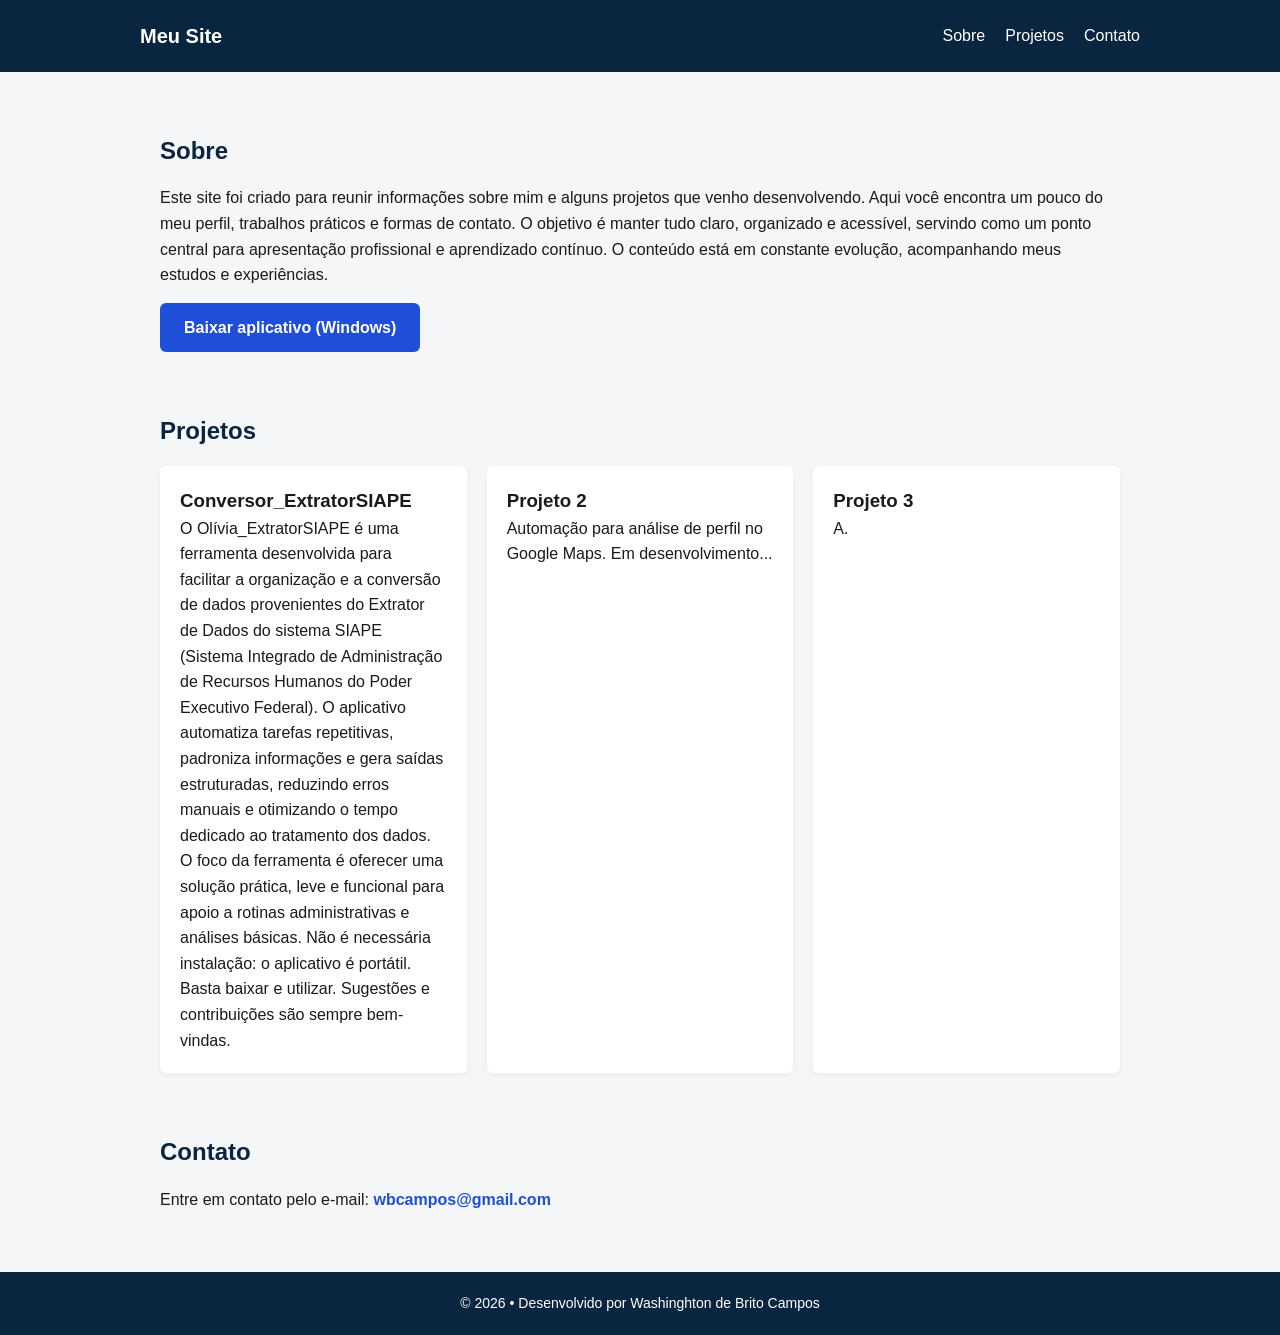
==== index.html @ a9e707aa "Update index.html" ====
<!DOCTYPE html>
<html lang="pt-BR">
<head>
    <meta charset="UTF-8">
    <meta name="viewport" content="width=device-width, initial-scale=1.0">
    <title>Site de Projetos Pessoais</title>

    <style>
        :root {
            --azul-escuro: #0a2540;
            --azul-medio: #1f4fd8;
            --cinza-claro: #f4f6f8;
            --texto: #1a1a1a;
        }

        * {
            margin: 0;
            padding: 0;
            box-sizing: border-box;
        }

        body {
            font-family: Arial, Helvetica, sans-serif;
            color: var(--texto);
            background-color: var(--cinza-claro);
            line-height: 1.6;
        }

        header {
            background-color: var(--azul-escuro);
            padding: 20px;
        }

        nav {
            max-width: 1000px;
            margin: auto;
            display: flex;
            justify-content: space-between;
            align-items: center;
        }

        nav h1 {
            color: #fff;
            font-size: 20px;
        }

        nav ul {
            list-style: none;
            display: flex;
            gap: 20px;
        }

        nav ul li a {
            color: #fff;
            text-decoration: none;
            font-weight: 500;
        }

        nav ul li a:hover {
            text-decoration: underline;
        }

        section {
            max-width: 1000px;
            margin: 60px auto;
            padding: 0 20px;
        }

        section h2 {
            color: var(--azul-escuro);
            margin-bottom: 15px;
        }

        .projetos {
            display: grid;
            grid-template-columns: repeat(auto-fit, minmax(250px, 1fr));
            gap: 20px;
        }

        .card {
            background: #fff;
            padding: 20px;
            border-radius: 6px;
            box-shadow: 0 2px 8px rgba(0,0,0,0.05);
        }

        footer {
            background-color: var(--azul-escuro);
            color: #fff;
            text-align: center;
            padding: 20px;
            margin-top: 60px;
            font-size: 14px;
        }

        a.email {
            color: var(--azul-medio);
            font-weight: bold;
            text-decoration: none;
        }

        a.email:hover {
            text-decoration: underline;
        }
    </style>
</head>

<body>

<header>
    <nav>
        <h1>Meu Site</h1>
        <ul>
            <li><a href="#sobre">Sobre</a></li>
            <li><a href="#projetos">Projetos</a></li>
            <li><a href="#contato">Contato</a></li>
        </ul>
    </nav>
</header>

<section id="sobre">
    <h2>Sobre</h2>
    <p>
        Este site foi criado para reunir informações sobre mim e alguns projetos que venho desenvolvendo.
        Aqui você encontra um pouco do meu perfil, trabalhos práticos e formas de contato. O objetivo é manter tudo claro, organizado e acessível, servindo como um ponto central para apresentação profissional e aprendizado contínuo.
        O conteúdo está em constante evolução, acompanhando meus estudos e experiências.
    </p>
    <a href="https://github.com/wbcampos92/Olivia_Extrator/releases/download/v1.0.0/Olivia-ExtratorSIAPE.exe"
   download
   style="
       display: inline-block;
       background-color: #1f4fd8;
       color: #fff;
       padding: 12px 24px;
       border-radius: 6px;
       text-decoration: none;
       font-weight: bold;
       margin-top: 15px;
   ">
   Baixar aplicativo (Windows)
</a>

</section>

<section id="projetos">
    <h2>Projetos</h2>

    <div class="projetos">
        <div class="card">
            <h3>Conversor_ExtratorSIAPE</h3>
            <p>O Olívia_ExtratorSIAPE é uma ferramenta desenvolvida para facilitar a organização e a conversão de dados provenientes do Extrator de Dados do sistema SIAPE (Sistema Integrado de Administração de Recursos Humanos do Poder Executivo Federal).
                O aplicativo automatiza tarefas repetitivas, padroniza informações e gera saídas estruturadas, reduzindo erros manuais e otimizando o tempo dedicado ao tratamento dos dados.
                O foco da ferramenta é oferecer uma solução prática, leve e funcional para apoio a rotinas administrativas e análises básicas.
                Não é necessária instalação: o aplicativo é portátil. Basta baixar e utilizar.
                Sugestões e contribuições são sempre bem-vindas.</p>
        </div>

        <div class="card">
            <h3>Projeto 2</h3>
            <p>Automação para análise de perfil no Google Maps.
                Em desenvolvimento...</p>
        </div>

        <div class="card">
            <h3>Projeto 3</h3>
            <p>A.</p>
        </div>
    </div>
</section>

<section id="contato">
    <h2>Contato</h2>
    <p>
        Entre em contato pelo e-mail:
        <a class="email" href="mailto:wbcampos@gmail.com">wbcampos@gmail.com</a>
    </p>
</section>

<footer>
    © 2026 • Desenvolvido por Washinghton de Brito Campos
</footer>

</body>
</html>
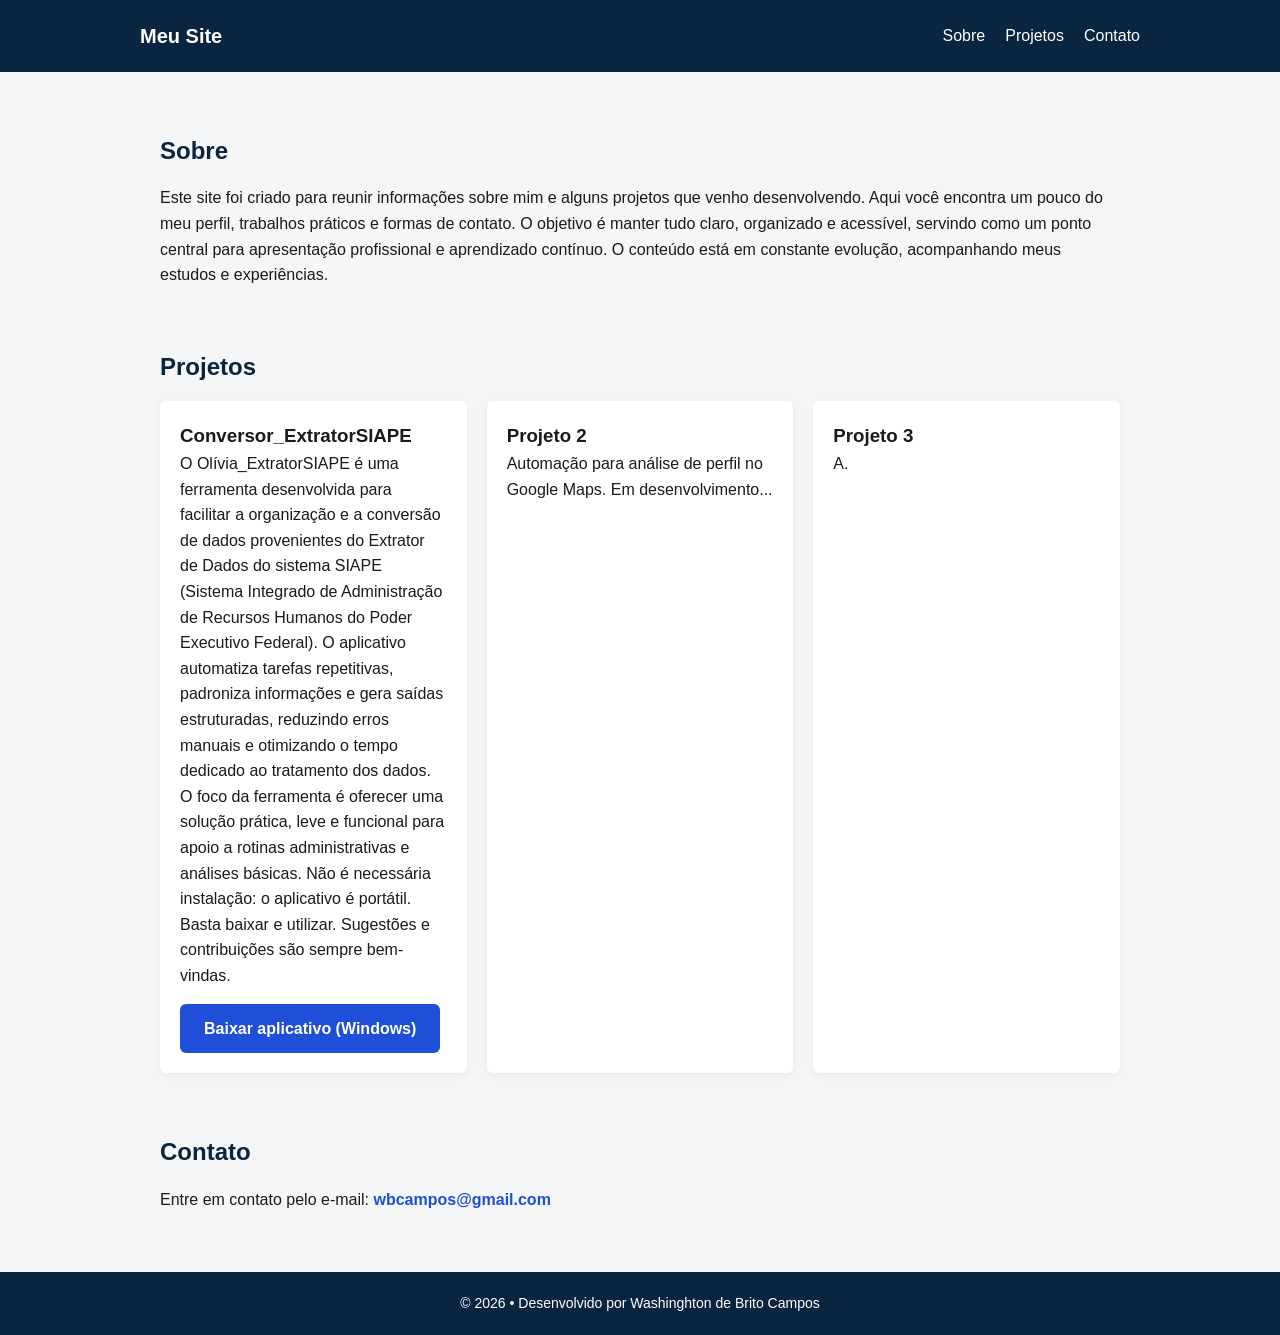
==== commit ea11ec46: "Update index.html" ====
--- a/index.html
+++ b/index.html
@@ -125,20 +125,7 @@
         Aqui você encontra um pouco do meu perfil, trabalhos práticos e formas de contato. O objetivo é manter tudo claro, organizado e acessível, servindo como um ponto central para apresentação profissional e aprendizado contínuo.
         O conteúdo está em constante evolução, acompanhando meus estudos e experiências.
     </p>
-    <a href="https://github.com/wbcampos92/Olivia_Extrator/releases/download/v1.0.0/Olivia-ExtratorSIAPE.exe"
-   download
-   style="
-       display: inline-block;
-       background-color: #1f4fd8;
-       color: #fff;
-       padding: 12px 24px;
-       border-radius: 6px;
-       text-decoration: none;
-       font-weight: bold;
-       margin-top: 15px;
-   ">
-   Baixar aplicativo (Windows)
-</a>
+  
 
 </section>
 
@@ -153,6 +140,22 @@
                 O foco da ferramenta é oferecer uma solução prática, leve e funcional para apoio a rotinas administrativas e análises básicas.
                 Não é necessária instalação: o aplicativo é portátil. Basta baixar e utilizar.
                 Sugestões e contribuições são sempre bem-vindas.</p>
+
+  <a href="https://github.com/wbcampos92/Olivia_Extrator/releases/download/v1.0.0/Olivia-ExtratorSIAPE.exe"
+   download
+   style="
+       display: inline-block;
+       background-color: #1f4fd8;
+       color: #fff;
+       padding: 12px 24px;
+       border-radius: 6px;
+       text-decoration: none;
+       font-weight: bold;
+       margin-top: 15px;
+   ">
+   Baixar aplicativo (Windows)
+</a>
+            
         </div>
 
         <div class="card">
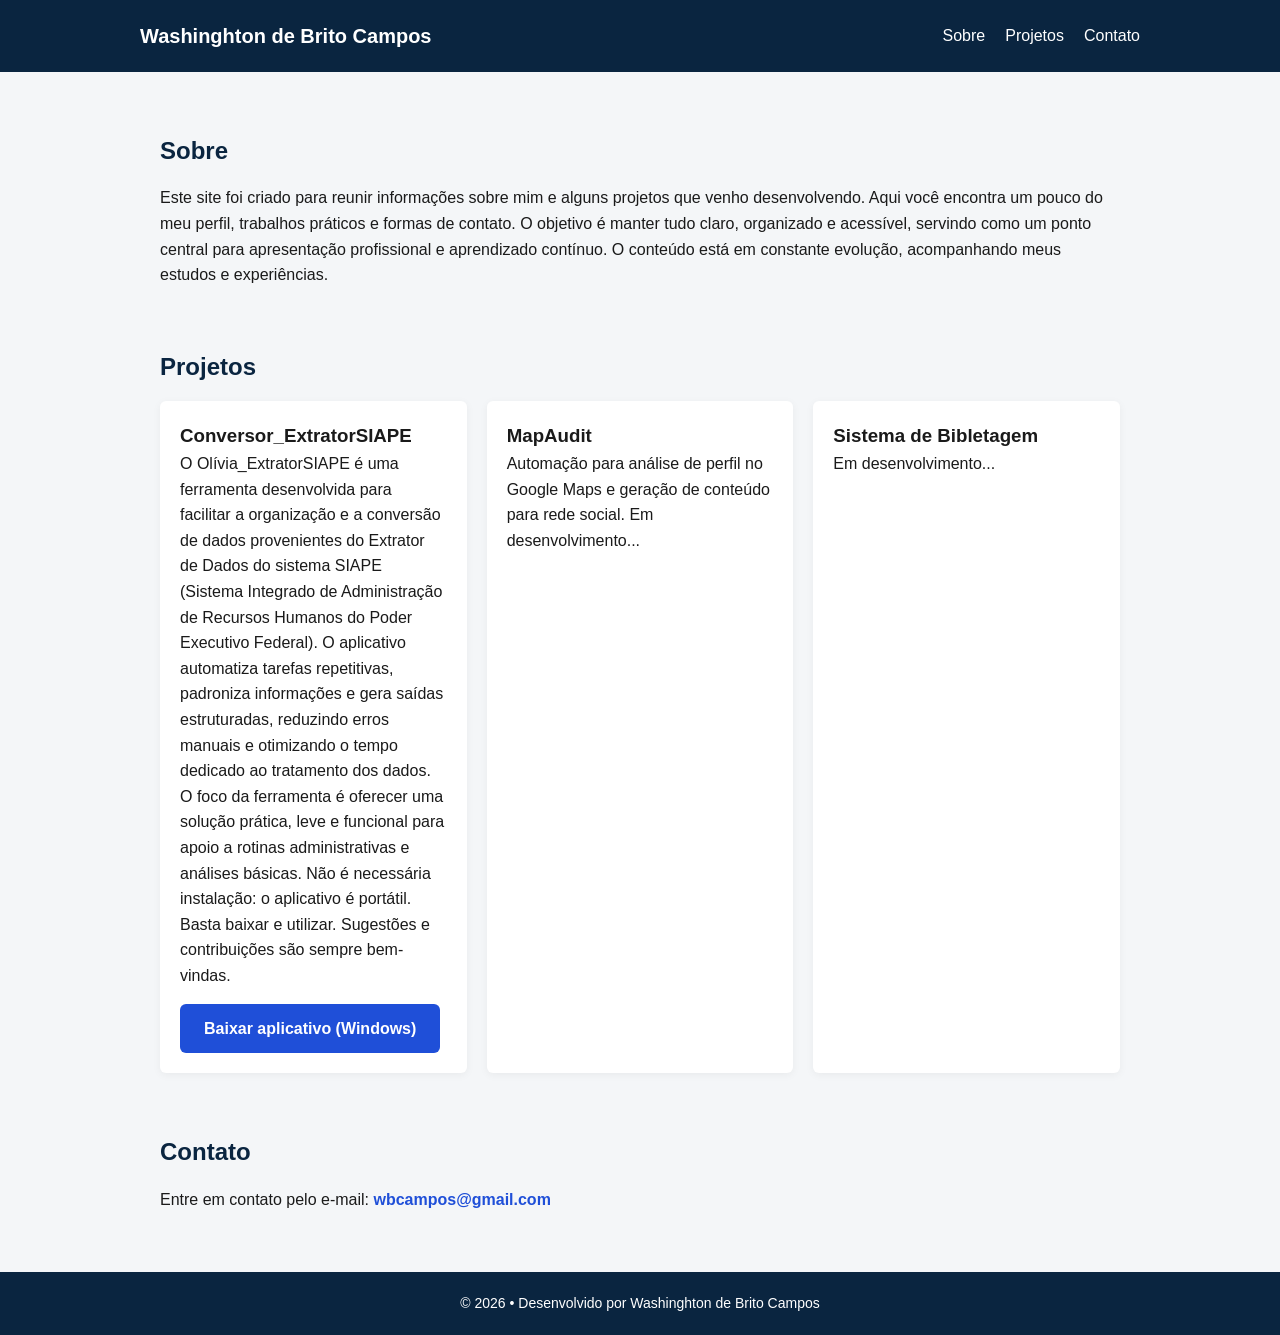
==== commit ff62fd11: "Update index.html" ====
--- a/index.html
+++ b/index.html
@@ -109,7 +109,7 @@
 
 <header>
     <nav>
-        <h1>Meu Site</h1>
+        <h1>Washinghton de Brito Campos</h1>
         <ul>
             <li><a href="#sobre">Sobre</a></li>
             <li><a href="#projetos">Projetos</a></li>
@@ -159,14 +159,14 @@
         </div>
 
         <div class="card">
-            <h3>Projeto 2</h3>
-            <p>Automação para análise de perfil no Google Maps.
+            <h3>MapAudit</h3>
+            <p>Automação para análise de perfil no Google Maps e geração de conteúdo para rede social.
                 Em desenvolvimento...</p>
         </div>
 
         <div class="card">
-            <h3>Projeto 3</h3>
-            <p>A.</p>
+            <h3>Sistema de Bibletagem</h3>
+            <p>Em desenvolvimento...</p>
         </div>
     </div>
 </section>
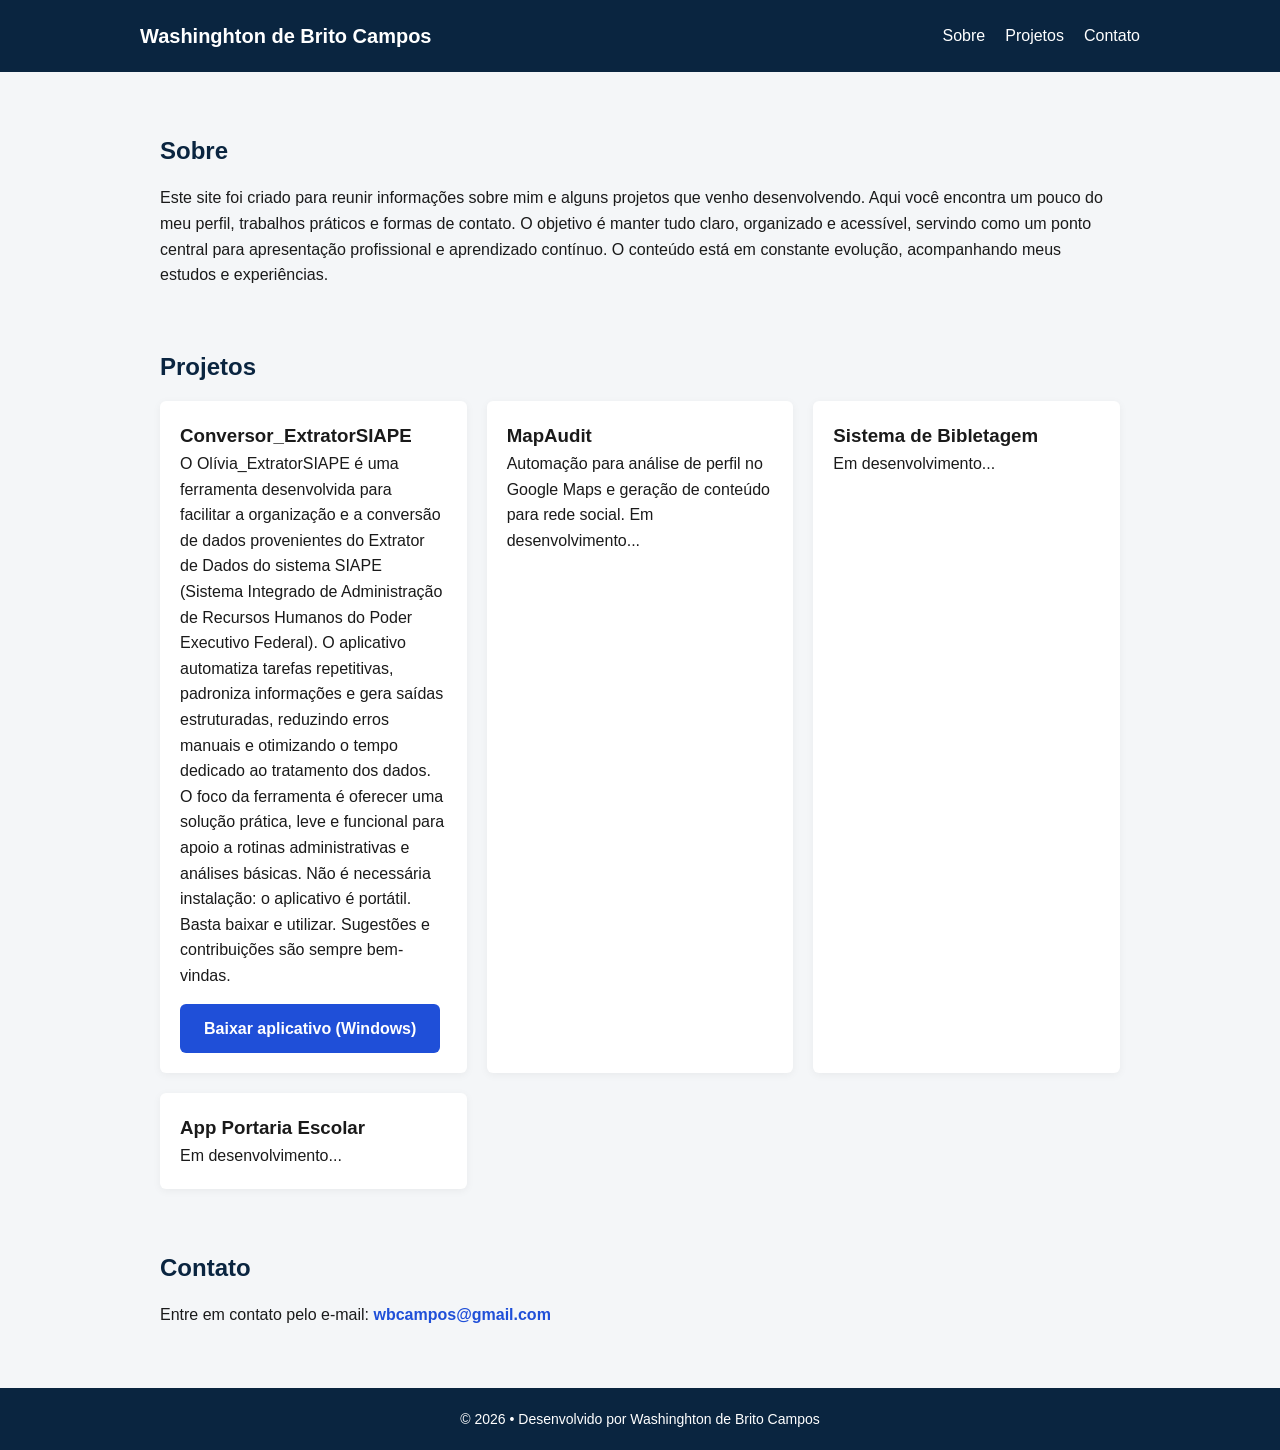
==== commit a97085af: "Update index.html" ====
--- a/index.html
+++ b/index.html
@@ -141,20 +141,20 @@
                 Não é necessária instalação: o aplicativo é portátil. Basta baixar e utilizar.
                 Sugestões e contribuições são sempre bem-vindas.</p>
 
-  <a href="https://github.com/wbcampos92/Olivia_Extrator/releases/download/v1.0.0/Olivia-ExtratorSIAPE.exe"
-   download
-   style="
-       display: inline-block;
-       background-color: #1f4fd8;
-       color: #fff;
-       padding: 12px 24px;
-       border-radius: 6px;
-       text-decoration: none;
-       font-weight: bold;
-       margin-top: 15px;
-   ">
-   Baixar aplicativo (Windows)
-</a>
+                  <a href="https://github.com/wbcampos92/Olivia_Extrator/releases/download/v1.0.0/Olivia-ExtratorSIAPE.exe"
+                   download
+                   style="
+                       display: inline-block;
+                       background-color: #1f4fd8;
+                       color: #fff;
+                       padding: 12px 24px;
+                       border-radius: 6px;
+                       text-decoration: none;
+                       font-weight: bold;
+                       margin-top: 15px;
+                   ">
+                   Baixar aplicativo (Windows)
+                </a>
             
         </div>
 
@@ -168,6 +168,13 @@
             <h3>Sistema de Bibletagem</h3>
             <p>Em desenvolvimento...</p>
         </div>
+
+        <div class="card">
+            <h3>App Portaria Escolar</h3>
+            <p>Em desenvolvimento...</p>
+        </div>
+
+        
     </div>
 </section>
 
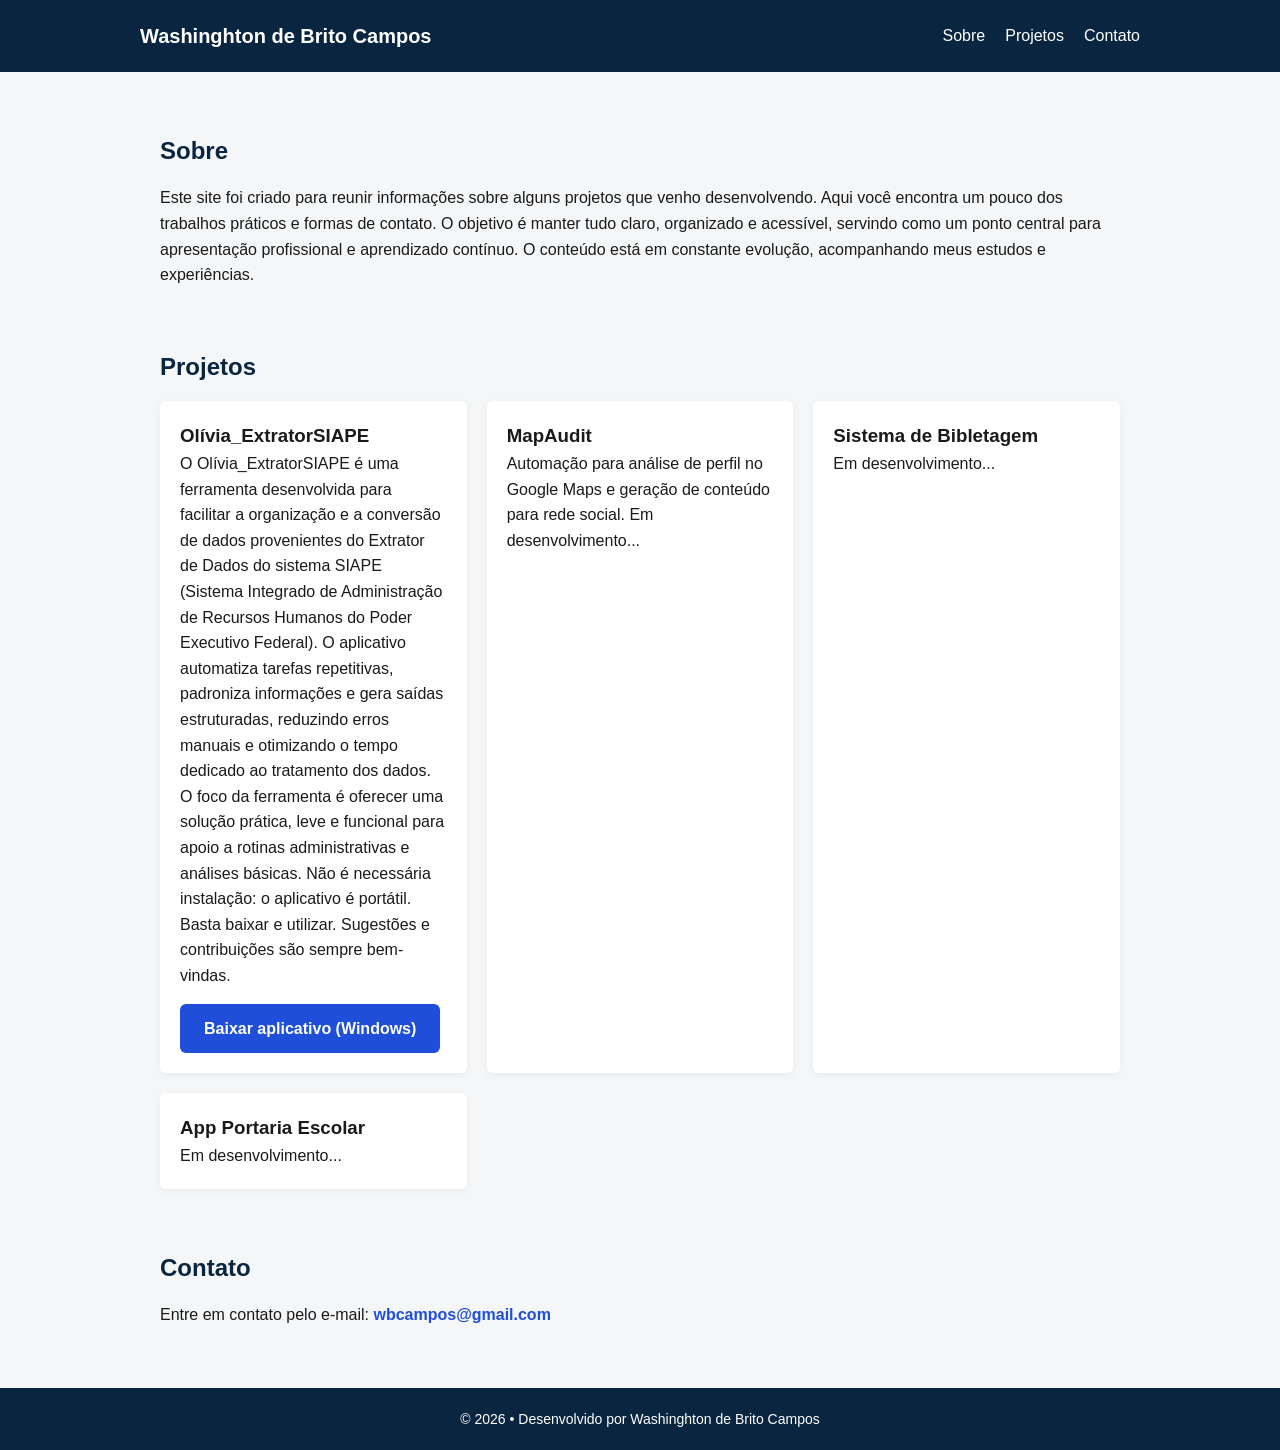
==== commit bac9d9f7: "Update index.html" ====
--- a/index.html
+++ b/index.html
@@ -121,8 +121,8 @@
 <section id="sobre">
     <h2>Sobre</h2>
     <p>
-        Este site foi criado para reunir informações sobre mim e alguns projetos que venho desenvolvendo.
-        Aqui você encontra um pouco do meu perfil, trabalhos práticos e formas de contato. O objetivo é manter tudo claro, organizado e acessível, servindo como um ponto central para apresentação profissional e aprendizado contínuo.
+        Este site foi criado para reunir informações sobre alguns projetos que venho desenvolvendo.
+        Aqui você encontra um pouco dos trabalhos práticos e formas de contato. O objetivo é manter tudo claro, organizado e acessível, servindo como um ponto central para apresentação profissional e aprendizado contínuo.
         O conteúdo está em constante evolução, acompanhando meus estudos e experiências.
     </p>
   
@@ -134,7 +134,7 @@
 
     <div class="projetos">
         <div class="card">
-            <h3>Conversor_ExtratorSIAPE</h3>
+            <h3>Olívia_ExtratorSIAPE</h3>
             <p>O Olívia_ExtratorSIAPE é uma ferramenta desenvolvida para facilitar a organização e a conversão de dados provenientes do Extrator de Dados do sistema SIAPE (Sistema Integrado de Administração de Recursos Humanos do Poder Executivo Federal).
                 O aplicativo automatiza tarefas repetitivas, padroniza informações e gera saídas estruturadas, reduzindo erros manuais e otimizando o tempo dedicado ao tratamento dos dados.
                 O foco da ferramenta é oferecer uma solução prática, leve e funcional para apoio a rotinas administrativas e análises básicas.
@@ -157,18 +157,19 @@
                 </a>
             
         </div>
-
         <div class="card">
             <h3>MapAudit</h3>
             <p>Automação para análise de perfil no Google Maps e geração de conteúdo para rede social.
                 Em desenvolvimento...</p>
         </div>
 
+        
         <div class="card">
             <h3>Sistema de Bibletagem</h3>
             <p>Em desenvolvimento...</p>
         </div>
 
+        
         <div class="card">
             <h3>App Portaria Escolar</h3>
             <p>Em desenvolvimento...</p>
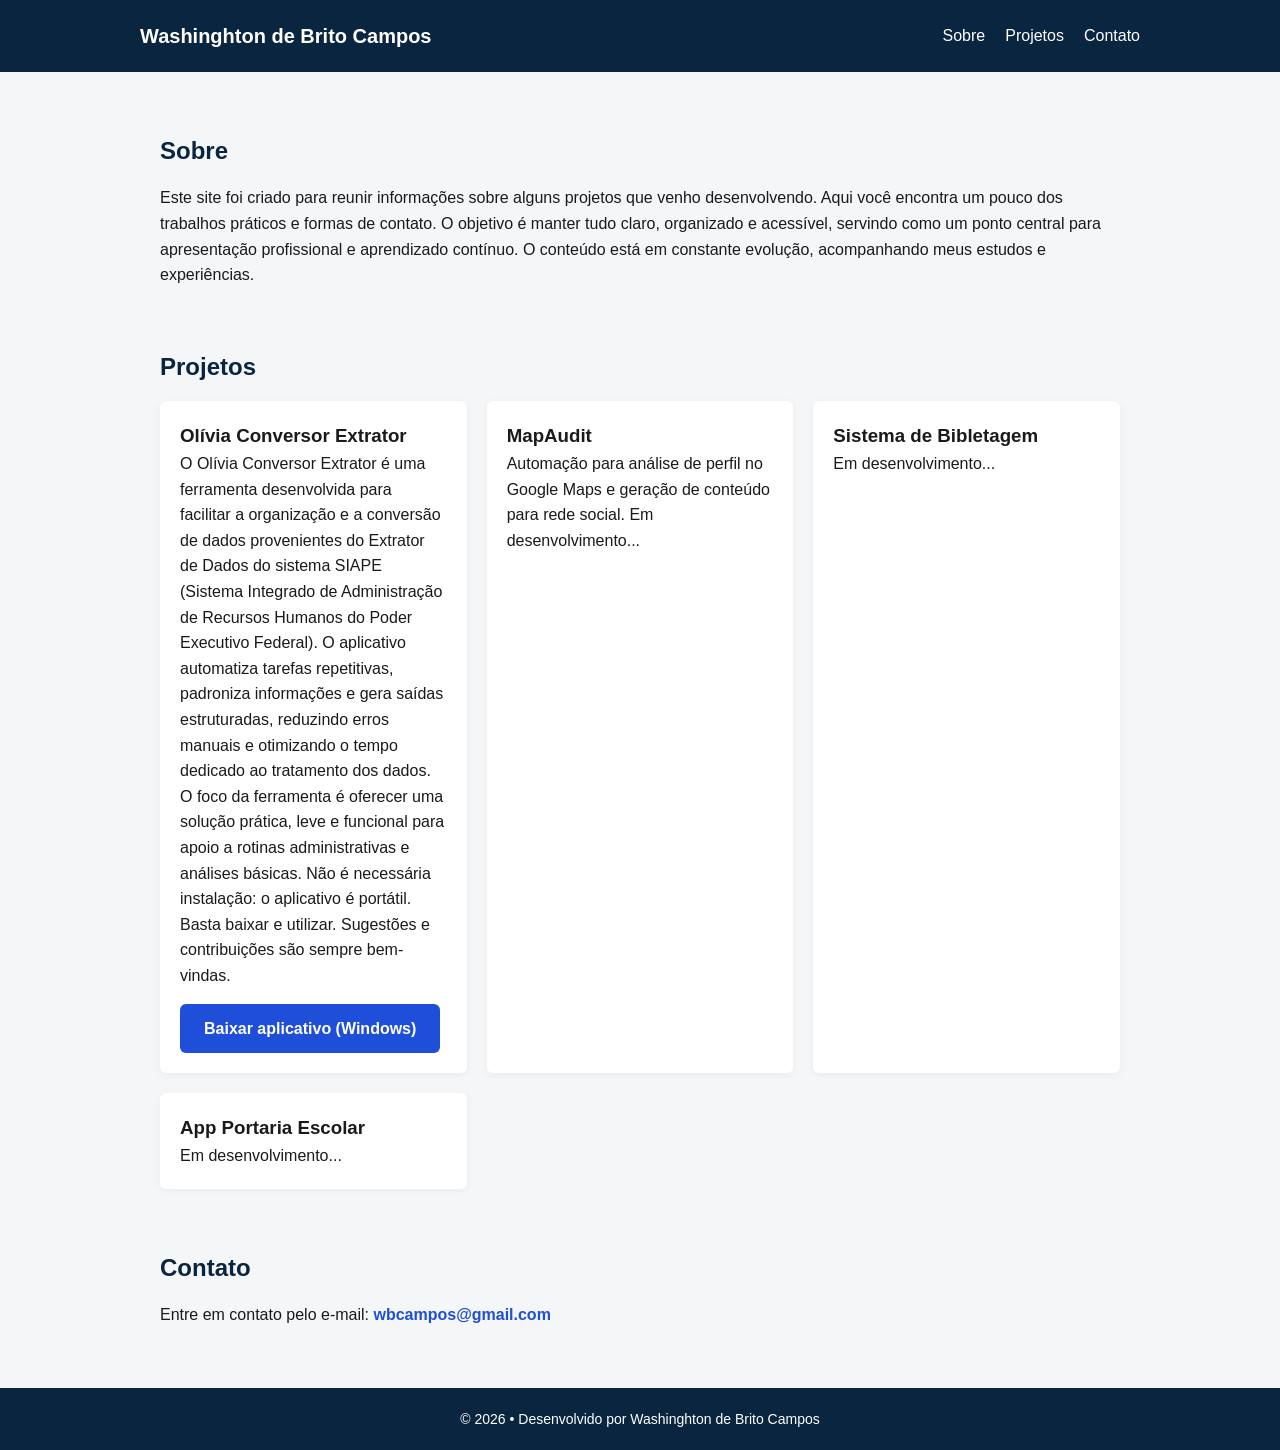
==== commit a64f92c5: "Update project name and description in index.html" ====
--- a/index.html
+++ b/index.html
@@ -134,8 +134,8 @@
 
     <div class="projetos">
         <div class="card">
-            <h3>Olívia_ExtratorSIAPE</h3>
-            <p>O Olívia_ExtratorSIAPE é uma ferramenta desenvolvida para facilitar a organização e a conversão de dados provenientes do Extrator de Dados do sistema SIAPE (Sistema Integrado de Administração de Recursos Humanos do Poder Executivo Federal).
+            <h3>Olívia Conversor Extrator</h3>
+            <p>O Olívia Conversor Extrator é uma ferramenta desenvolvida para facilitar a organização e a conversão de dados provenientes do Extrator de Dados do sistema SIAPE (Sistema Integrado de Administração de Recursos Humanos do Poder Executivo Federal).
                 O aplicativo automatiza tarefas repetitivas, padroniza informações e gera saídas estruturadas, reduzindo erros manuais e otimizando o tempo dedicado ao tratamento dos dados.
                 O foco da ferramenta é oferecer uma solução prática, leve e funcional para apoio a rotinas administrativas e análises básicas.
                 Não é necessária instalação: o aplicativo é portátil. Basta baixar e utilizar.
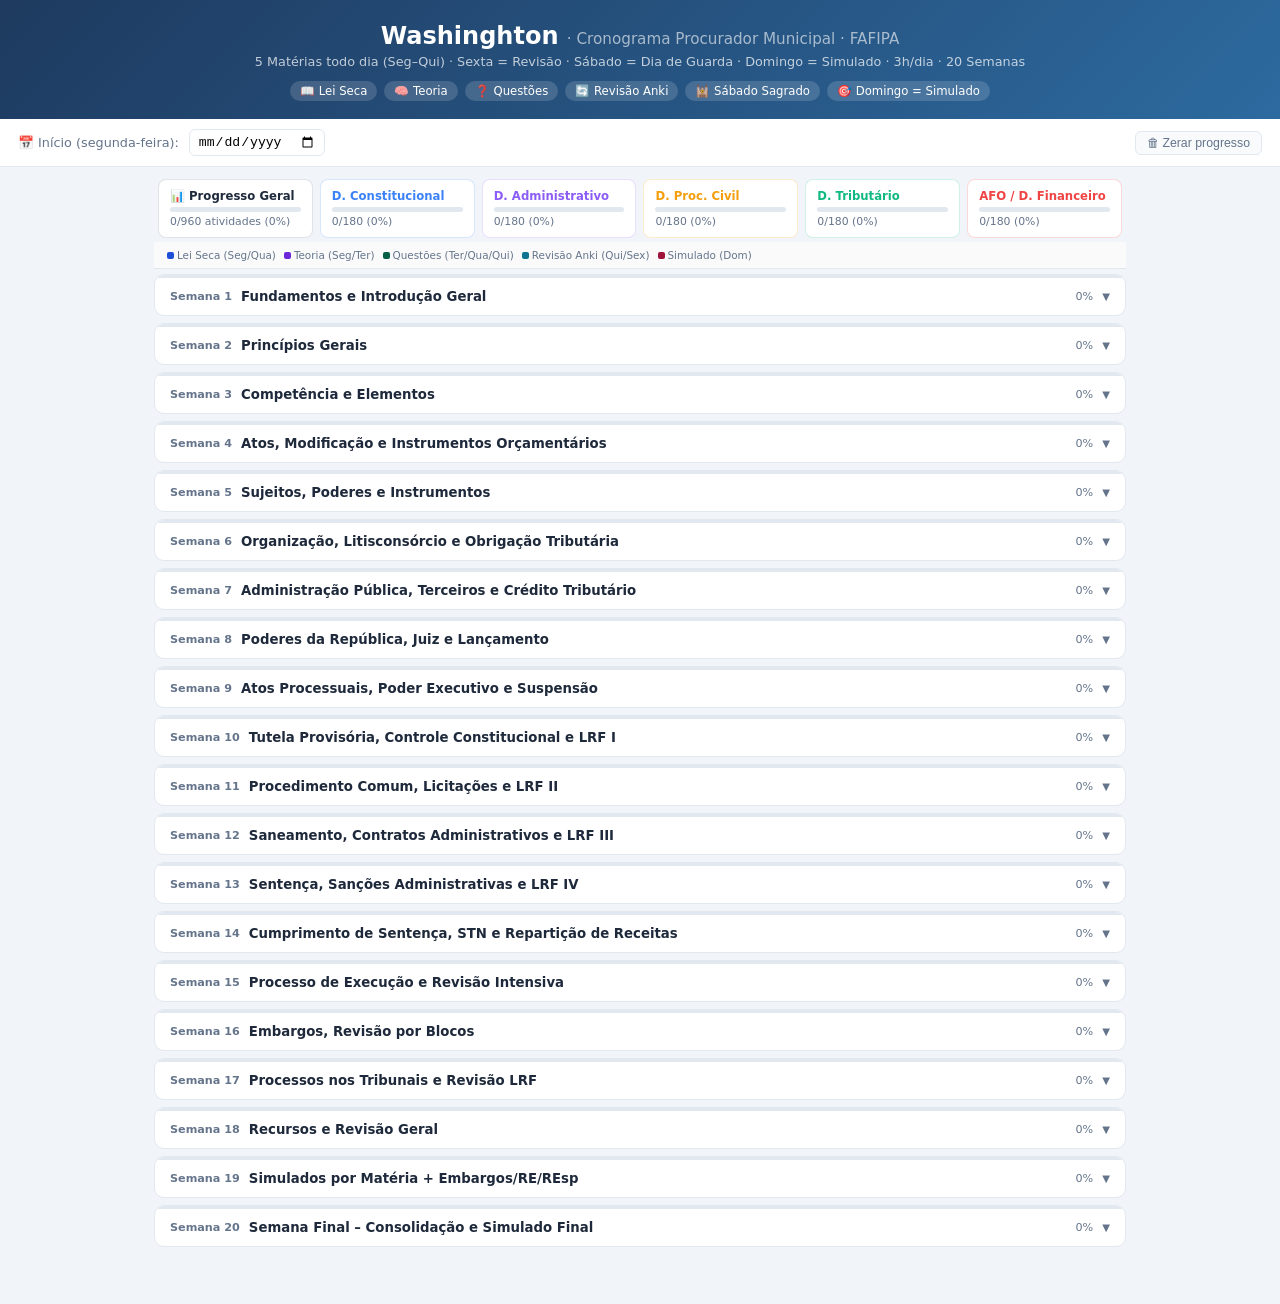
==== commit 34b38a49: "Rename cronograma_procurador.html to index.html" ====
--- a/index.html
+++ b/index.html
@@ -1,195 +1,548 @@
 <!DOCTYPE html>
 <html lang="pt-BR">
 <head>
-    <meta charset="UTF-8">
-    <meta name="viewport" content="width=device-width, initial-scale=1.0">
-    <title>Site de Projetos Pessoais</title>
-
-    <style>
-        :root {
-            --azul-escuro: #0a2540;
-            --azul-medio: #1f4fd8;
-            --cinza-claro: #f4f6f8;
-            --texto: #1a1a1a;
-        }
-
-        * {
-            margin: 0;
-            padding: 0;
-            box-sizing: border-box;
-        }
-
-        body {
-            font-family: Arial, Helvetica, sans-serif;
-            color: var(--texto);
-            background-color: var(--cinza-claro);
-            line-height: 1.6;
-        }
-
-        header {
-            background-color: var(--azul-escuro);
-            padding: 20px;
-        }
-
-        nav {
-            max-width: 1000px;
-            margin: auto;
-            display: flex;
-            justify-content: space-between;
-            align-items: center;
-        }
-
-        nav h1 {
-            color: #fff;
-            font-size: 20px;
-        }
-
-        nav ul {
-            list-style: none;
-            display: flex;
-            gap: 20px;
-        }
-
-        nav ul li a {
-            color: #fff;
-            text-decoration: none;
-            font-weight: 500;
-        }
-
-        nav ul li a:hover {
-            text-decoration: underline;
-        }
-
-        section {
-            max-width: 1000px;
-            margin: 60px auto;
-            padding: 0 20px;
-        }
-
-        section h2 {
-            color: var(--azul-escuro);
-            margin-bottom: 15px;
-        }
-
-        .projetos {
-            display: grid;
-            grid-template-columns: repeat(auto-fit, minmax(250px, 1fr));
-            gap: 20px;
-        }
-
-        .card {
-            background: #fff;
-            padding: 20px;
-            border-radius: 6px;
-            box-shadow: 0 2px 8px rgba(0,0,0,0.05);
-        }
-
-        footer {
-            background-color: var(--azul-escuro);
-            color: #fff;
-            text-align: center;
-            padding: 20px;
-            margin-top: 60px;
-            font-size: 14px;
-        }
-
-        a.email {
-            color: var(--azul-medio);
-            font-weight: bold;
-            text-decoration: none;
-        }
-
-        a.email:hover {
-            text-decoration: underline;
-        }
-    </style>
+<meta charset="UTF-8">
+<meta name="viewport" content="width=device-width, initial-scale=1.0">
+<title>Cronograma Procurador – Washinghton</title>
+<style>
+:root {
+  --const:#3B82F6; --const-bg:#EFF6FF; --const-bd:#BFDBFE;
+  --admin:#8B5CF6; --admin-bg:#F5F3FF; --admin-bd:#DDD6FE;
+  --proc:#F59E0B;  --proc-bg:#FFFBEB;  --proc-bd:#FDE68A;
+  --trib:#10B981;  --trib-bg:#ECFDF5;  --trib-bd:#A7F3D0;
+  --afo:#EF4444;   --afo-bg:#FEF2F2;   --afo-bd:#FECACA;
+  --bg:#F1F5F9; --surface:#fff; --border:#E2E8F0;
+  --text:#1E293B; --muted:#64748B; --r:10px;
+}
+*{box-sizing:border-box;margin:0;padding:0;}
+body{font-family:'Segoe UI',system-ui,sans-serif;background:var(--bg);color:var(--text);}
+
+.header{background:linear-gradient(135deg,#1E3A5F,#2D6A9F);color:#fff;padding:22px 20px 18px;text-align:center;}
+.header h1{font-size:1.5rem;font-weight:800;}
+.header h1 em{opacity:.6;font-style:normal;font-weight:400;font-size:.95rem;}
+.header p{font-size:.8rem;opacity:.72;margin-top:4px;}
+.badges{display:flex;gap:7px;justify-content:center;flex-wrap:wrap;margin-top:12px;}
+.badge{background:rgba(255,255,255,.15);border-radius:20px;padding:3px 10px;font-size:.73rem;}
+
+.config-bar{background:#fff;border-bottom:1px solid var(--border);padding:10px 18px;display:flex;align-items:center;gap:10px;flex-wrap:wrap;}
+.config-bar label{font-size:.8rem;color:var(--muted);}
+.config-bar input[type=date]{border:1px solid var(--border);border-radius:6px;padding:4px 8px;font-size:.82rem;}
+.btn-reset{margin-left:auto;cursor:pointer;border-radius:6px;border:1px solid var(--border);background:#F8FAFC;font-size:.77rem;padding:4px 11px;color:var(--muted);}
+.btn-reset:hover{background:#E2E8F0;}
+
+.overview{padding:12px 18px 4px;display:grid;grid-template-columns:repeat(auto-fit,minmax(145px,1fr));gap:7px;max-width:1000px;margin:0 auto;}
+.mat-card{border-radius:8px;padding:9px 11px;border:1px solid var(--border);background:var(--surface);}
+.mat-card .mc-name{font-size:.73rem;font-weight:700;margin-bottom:4px;}
+.mat-card .mc-bar{height:5px;border-radius:3px;background:#E2E8F0;overflow:hidden;margin-bottom:3px;}
+.mat-card .mc-fill{height:100%;border-radius:3px;transition:width .4s;}
+.mat-card .mc-pct{font-size:.68rem;color:var(--muted);}
+
+.semanas{padding:0 14px 50px;max-width:1000px;margin:0 auto;}
+.semana{background:var(--surface);border:1px solid var(--border);border-radius:var(--r);margin-bottom:7px;overflow:hidden;}
+.s-prog{height:3px;background:#E2E8F0;}
+.s-prog-fill{height:100%;background:#22C55E;transition:width .4s;}
+.s-hdr{display:flex;align-items:center;gap:9px;padding:11px 15px;cursor:pointer;user-select:none;transition:background .15s;}
+.s-hdr:hover{background:#F8FAFC;}
+.s-num{font-size:.7rem;color:var(--muted);font-weight:700;min-width:52px;}
+.s-tema{font-size:.83rem;font-weight:600;flex:1;}
+.s-data{font-size:.7rem;color:var(--muted);white-space:nowrap;}
+.s-pct{font-size:.7rem;color:var(--muted);min-width:32px;text-align:right;}
+.chevron{font-size:.63rem;color:var(--muted);transition:transform .25s;}
+.semana.open .chevron{transform:rotate(180deg);}
+.s-body{display:none;border-top:1px solid var(--border);}
+.semana.open .s-body{display:block;}
+
+/* Lei seca da semana */
+.lei-bar{display:grid;grid-template-columns:repeat(5,1fr);border-bottom:1px solid var(--border);background:#FAFAFA;}
+.lei-cell{padding:6px 9px;border-right:1px solid var(--border);}
+.lei-cell:last-child{border-right:none;}
+.lei-mat{font-size:.62rem;font-weight:800;text-transform:uppercase;letter-spacing:.04em;margin-bottom:2px;}
+.lei-txt{font-size:.65rem;color:var(--muted);line-height:1.35;}
+@media(max-width:600px){.lei-bar{grid-template-columns:1fr;}.lei-cell{border-right:none;border-bottom:1px solid var(--border);}}
+
+/* Dias */
+.dias-grid{display:grid;grid-template-columns:repeat(7,1fr);}
+@media(max-width:720px){.dias-grid{grid-template-columns:1fr;}}
+.dia{border-right:1px solid var(--border);padding:7px 6px 9px;min-width:0;}
+.dia:last-child{border-right:none;}
+.d-hdr{margin-bottom:5px;}
+.d-nome{font-size:.66rem;font-weight:800;text-transform:uppercase;letter-spacing:.05em;color:var(--muted);}
+.d-data{font-size:.64rem;color:#94A3B8;}
+.d-total{font-size:.63rem;color:var(--muted);text-align:right;margin-top:5px;}
+
+/* Subject block */
+.sb{border-radius:5px;border:1px solid transparent;margin-bottom:4px;overflow:hidden;}
+.sb:last-child{margin-bottom:0;}
+.sb-lbl{display:flex;align-items:center;gap:3px;padding:3px 5px;font-size:.61rem;font-weight:800;text-transform:uppercase;letter-spacing:.03em;}
+.sb-dot{width:5px;height:5px;border-radius:50%;flex-shrink:0;}
+.sb-const{background:var(--const-bg);border-color:var(--const-bd);}
+.sb-const .sb-lbl{color:var(--const);}
+.sb-const .sb-dot{background:var(--const);}
+.sb-admin{background:var(--admin-bg);border-color:var(--admin-bd);}
+.sb-admin .sb-lbl{color:var(--admin);}
+.sb-admin .sb-dot{background:var(--admin);}
+.sb-proc{background:var(--proc-bg);border-color:var(--proc-bd);}
+.sb-proc .sb-lbl{color:var(--proc);}
+.sb-proc .sb-dot{background:var(--proc);}
+.sb-trib{background:var(--trib-bg);border-color:var(--trib-bd);}
+.sb-trib .sb-lbl{color:var(--trib);}
+.sb-trib .sb-dot{background:var(--trib);}
+.sb-afo{background:var(--afo-bg);border-color:var(--afo-bd);}
+.sb-afo .sb-lbl{color:var(--afo);}
+.sb-afo .sb-dot{background:var(--afo);}
+.sb-sim{background:#FFF1F2;border-color:#FECDD3;}
+.sb-sim .sb-lbl{color:#9F1239;}
+.sb-sim .sb-dot{background:#E11D48;}
+.sb-mix{background:#F0FDF4;border-color:#BBF7D0;}
+.sb-mix .sb-lbl{color:#166534;}
+.sb-mix .sb-dot{background:#16A34A;}
+
+/* Atividades */
+.atv{display:flex;align-items:flex-start;gap:4px;padding:3px 5px;cursor:pointer;border-top:1px solid rgba(0,0,0,.05);}
+.atv:first-of-type{border-top:none;}
+.atv input{margin-top:2px;flex-shrink:0;width:11px;height:11px;cursor:pointer;}
+.atv label{font-size:.66rem;line-height:1.3;cursor:pointer;flex:1;}
+.atv .mn{font-size:.6rem;font-weight:600;opacity:.6;white-space:nowrap;padding-left:2px;}
+.atv.done{opacity:.38;}
+.atv.done label{text-decoration:line-through;}
+.at-lei label{color:#1D4ED8;}
+.at-teoria label{color:#6D28D9;}
+.at-quest label{color:#065F46;}
+.at-rev label{color:#0E7490;}
+.at-sim label{color:#9F1239;}
+
+/* Descanso */
+.dia-dsc{display:flex;flex-direction:column;align-items:center;justify-content:center;text-align:center;padding:18px 5px;background:#F8FAFC;min-height:110px;}
+.dsc-icon{font-size:1.5rem;margin-bottom:4px;}
+.dsc-lbl{font-size:.7rem;font-weight:700;color:#64748B;}
+.dsc-sub{font-size:.63rem;color:#94A3B8;margin-top:3px;font-style:italic;line-height:1.4;}
+
+/* Legenda */
+.legenda{display:flex;gap:8px;flex-wrap:wrap;padding:7px 13px;border-bottom:1px solid var(--border);background:#FAFAFA;}
+.lg-i{display:flex;align-items:center;gap:3px;font-size:.65rem;color:var(--muted);}
+.lg-dot{width:7px;height:7px;border-radius:2px;}
+</style>
 </head>
-
 <body>
 
-<header>
-    <nav>
-        <h1>Washinghton de Brito Campos</h1>
-        <ul>
-            <li><a href="#sobre">Sobre</a></li>
-            <li><a href="#projetos">Projetos</a></li>
-            <li><a href="#contato">Contato</a></li>
-        </ul>
-    </nav>
-</header>
-
-<section id="sobre">
-    <h2>Sobre</h2>
-    <p>
-        Este site foi criado para reunir informações sobre alguns projetos que venho desenvolvendo.
-        Aqui você encontra um pouco dos trabalhos práticos e formas de contato. O objetivo é manter tudo claro, organizado e acessível, servindo como um ponto central para apresentação profissional e aprendizado contínuo.
-        O conteúdo está em constante evolução, acompanhando meus estudos e experiências.
-    </p>
-  
-
-</section>
-
-<section id="projetos">
-    <h2>Projetos</h2>
-
-    <div class="projetos">
-        <div class="card">
-            <h3>Olívia Conversor Extrator</h3>
-            <p>O Olívia Conversor Extrator é uma ferramenta desenvolvida para facilitar a organização e a conversão de dados provenientes do Extrator de Dados do sistema SIAPE (Sistema Integrado de Administração de Recursos Humanos do Poder Executivo Federal).
-                O aplicativo automatiza tarefas repetitivas, padroniza informações e gera saídas estruturadas, reduzindo erros manuais e otimizando o tempo dedicado ao tratamento dos dados.
-                O foco da ferramenta é oferecer uma solução prática, leve e funcional para apoio a rotinas administrativas e análises básicas.
-                Não é necessária instalação: o aplicativo é portátil. Basta baixar e utilizar.
-                Sugestões e contribuições são sempre bem-vindas.</p>
-
-                  <a href="https://github.com/wbcampos92/Olivia_Extrator/releases/download/v1.0.0/Olivia-ExtratorSIAPE.exe"
-                   download
-                   style="
-                       display: inline-block;
-                       background-color: #1f4fd8;
-                       color: #fff;
-                       padding: 12px 24px;
-                       border-radius: 6px;
-                       text-decoration: none;
-                       font-weight: bold;
-                       margin-top: 15px;
-                   ">
-                   Baixar aplicativo (Windows)
-                </a>
-            
-        </div>
-        <div class="card">
-            <h3>MapAudit</h3>
-            <p>Automação para análise de perfil no Google Maps e geração de conteúdo para rede social.
-                Em desenvolvimento...</p>
-        </div>
-
-        
-        <div class="card">
-            <h3>Sistema de Bibletagem</h3>
-            <p>Em desenvolvimento...</p>
-        </div>
-
-        
-        <div class="card">
-            <h3>App Portaria Escolar</h3>
-            <p>Em desenvolvimento...</p>
-        </div>
-
-        
+<div class="header">
+  <h1>Washinghton <em>· Cronograma Procurador Municipal · FAFIPA</em></h1>
+  <p>5 Matérias todo dia (Seg–Qui) · Sexta = Revisão · Sábado = Dia de Guarda · Domingo = Simulado · 3h/dia · 20 Semanas</p>
+  <div class="badges">
+    <div class="badge">📖 Lei Seca</div>
+    <div class="badge">🧠 Teoria</div>
+    <div class="badge">❓ Questões</div>
+    <div class="badge">🔄 Revisão Anki</div>
+    <div class="badge">🕍 Sábado Sagrado</div>
+    <div class="badge">🎯 Domingo = Simulado</div>
+  </div>
+</div>
+
+<div class="config-bar">
+  <label>📅 Início (segunda-feira):</label>
+  <input type="date" id="dataInicio">
+  <button class="btn-reset" onclick="resetProgress()">🗑 Zerar progresso</button>
+</div>
+
+<div class="overview" id="overview"></div>
+
+<div style="padding:0 14px;max-width:1000px;margin:0 auto 5px">
+  <div class="legenda">
+    <div class="lg-i"><div class="lg-dot" style="background:#1D4ED8"></div>Lei Seca (Seg/Qua)</div>
+    <div class="lg-i"><div class="lg-dot" style="background:#6D28D9"></div>Teoria (Seg/Ter)</div>
+    <div class="lg-i"><div class="lg-dot" style="background:#065F46"></div>Questões (Ter/Qua/Qui)</div>
+    <div class="lg-i"><div class="lg-dot" style="background:#0E7490"></div>Revisão Anki (Qui/Sex)</div>
+    <div class="lg-i"><div class="lg-dot" style="background:#9F1239"></div>Simulado (Dom)</div>
+  </div>
+</div>
+
+<div class="semanas" id="semanas"></div>
+
+<script>
+const MAT = {
+  const:{nome:'D. Constitucional', cor:'#3B82F6', cls:'sb-const'},
+  admin:{nome:'D. Administrativo',  cor:'#8B5CF6', cls:'sb-admin'},
+  proc: {nome:'D. Proc. Civil',     cor:'#F59E0B', cls:'sb-proc'},
+  trib: {nome:'D. Tributário',      cor:'#10B981', cls:'sb-trib'},
+  afo:  {nome:'AFO / D. Financeiro',cor:'#EF4444', cls:'sb-afo'},
+};
+const MKS = ['const','admin','proc','trib','afo'];
+const DOFF = {seg:0,ter:1,qua:2,qui:3,sex:4,sab:5,dom:6};
+const DNAMES = {seg:'Segunda',ter:'Terça',qua:'Quarta',qui:'Quinta',sex:'Sexta',sab:'Sábado',dom:'Domingo'};
+
+const W = [
+/*1*/{g:'Fundamentos e Introdução Geral',
+  const:{t:'Teoria Constitucional + Poder Constituinte',l:'CF/88 Arts. 1-4, 59-69 | ADCT Arts. 1-10'},
+  admin:{t:'Introdução + Regime Jurídico Administrativo',l:'CF/88 Art. 37 | LINDB Arts. 20-30'},
+  proc: {t:'Normas Fundamentais do CPC + Aplicação das Normas',l:'CPC Arts. 1-15'},
+  trib: {t:'Conceito de Tributo + Espécies Tributárias',l:'CTN Arts. 1-15 | CF/88 Arts. 145-149-B'},
+  afo:  {t:'Introdução + Conceito e Natureza do Orçamento Público',l:'CF/88 Arts. 165-169 | Lei 4.320/64 Arts. 1-8'},
+},
+/*2*/{g:'Princípios Gerais',
+  const:{t:'Constituição: Conceito, Classificação, Supremacia e Eficácia das Normas',l:'CF/88 Art. 60 | ADCT'},
+  admin:{t:'Princípios Expressos (LIMPE) e Implícitos da Administração',l:'Lei 9.784/99 Arts. 1-3 | CF/88 Art. 37 caput'},
+  proc: {t:'Jurisdição + Ação + Condições da Ação',l:'CPC Arts. 16-20'},
+  trib: {t:'Limitações Constitucionais ao Poder de Tributar',l:'CF/88 Arts. 150-152 | CTN Arts. 9-11'},
+  afo:  {t:'Princípios Orçamentários',l:'Lei 4.320/64 Arts. 2-9 | CF/88 Art. 165 §§1-9'},
+},
+/*3*/{g:'Competência e Elementos',
+  const:{t:'Direitos Fundamentais I – Art. 5º (incisos I-XL)',l:'CF/88 Art. 5º incisos I-XL'},
+  admin:{t:'Atos Administrativos I – Conceito, Elementos e Atributos',l:'Lei 9.784/99 Arts. 48-56'},
+  proc: {t:'Competência Interna I – Critérios, Absoluta e Relativa',l:'CPC Arts. 42-53'},
+  trib: {t:'Competência Tributária – Conceitos, Características e Repartição',l:'CTN Arts. 6-15 | CF/88 Arts. 153-156'},
+  afo:  {t:'PPA + LDO',l:'CF/88 Art. 165 §§1-2 | Lei 4.320/64 Arts. 15-17'},
+},
+/*4*/{g:'Atos, Modificação e Instrumentos Orçamentários',
+  const:{t:'Direitos Fundamentais II – Art. 5º (incisos XLI-LXXVIII) + Remédios Constitucionais',l:'CF/88 Art. 5º incisos XLI-LXXVIII'},
+  admin:{t:'Atos Administrativos II – Espécies, Classificação e Desfazimento',l:'Lei 9.784/99 Arts. 53-65'},
+  proc: {t:'Competência Interna II – Modificação, Prorrogação e Conflito de Competência',l:'CPC Arts. 54-69'},
+  trib: {t:'Repartição de Competência + Impostos Municipais (ISS, IPTU, ITBI)',l:'CF/88 Arts. 156-162 | CTN Arts. 32-34'},
+  afo:  {t:'LOA + Vedações Orçamentárias (Art. 167 CF)',l:'CF/88 Art. 165 §5-9, Art. 167 | Lei 4.320/64 Arts. 18-28'},
+},
+/*5*/{g:'Sujeitos, Poderes e Instrumentos',
+  const:{t:'Direitos Sociais + Direitos dos Trabalhadores (Arts. 6-11 CF)',l:'CF/88 Arts. 6-11'},
+  admin:{t:'Poderes da Administração – Vinculado, Discricionário, Hierárquico, Disciplinar, Polícia',l:'CF/88 Art. 5º XIII-XVI | Art. 84'},
+  proc: {t:'Partes – Capacidade Processual + Deveres das Partes e Procuradores',l:'CPC Arts. 70-112'},
+  trib: {t:'Legislação Tributária – Fontes, Vigência, Interpretação e Integração',l:'CTN Arts. 96-112 | CF/88 Arts. 146-146-A'},
+  afo:  {t:'Créditos Adicionais + Ciclo Orçamentário',l:'Lei 4.320/64 Arts. 40-46 | CF/88 Art. 167 V'},
+},
+/*6*/{g:'Organização, Litisconsórcio e Obrigação Tributária',
+  const:{t:'Nacionalidade + Direitos Políticos + Organização do Estado (Arts. 12-24)',l:'CF/88 Arts. 12-16, 18-24'},
+  admin:{t:'Organização Administrativa – Direta, Indireta, Descentralização e Agências',l:'Dec.-Lei 200/67 Arts. 1-6 | Lei 13.848/19'},
+  proc: {t:'Litisconsórcio – Classificação, Formação e Multitudinário',l:'CPC Arts. 113-118'},
+  trib: {t:'Obrigação Tributária + Fato Gerador (Arts. 113-118 CTN)',l:'CTN Arts. 113-123'},
+  afo:  {t:'Receita Pública I – Conceito e Classificação por Natureza',l:'Lei 4.320/64 Arts. 51-73 | MCASP'},
+},
+/*7*/{g:'Administração Pública, Terceiros e Crédito Tributário',
+  const:{t:'Administração Pública – Arts. 37-41 CF (Princípios, Concurso, Nepotismo, Estabilidade)',l:'CF/88 Arts. 37-41'},
+  admin:{t:'Servidores Públicos – Lei 8.112/90 Parte I: Provimento, Vacância, Estabilidade, Remuneração',l:'Lei 8.112/90 Arts. 1-47'},
+  proc: {t:'Intervenção de Terceiros – Assistência, Denunciação, Chamamento, Amicus Curiae',l:'CPC Arts. 119-138'},
+  trib: {t:'Sujeito Passivo + Responsabilidade Tributária',l:'CTN Arts. 124-138'},
+  afo:  {t:'Receita Pública II – Estágios, Fonte/Destinação de Recursos e Dívida Ativa',l:'Lei 4.320/64 Arts. 51-73'},
+},
+/*8*/{g:'Poderes da República, Juiz e Lançamento',
+  const:{t:'Poder Legislativo + Processo Legislativo (Arts. 44-75 CF)',l:'CF/88 Arts. 44-75'},
+  admin:{t:'Servidores Públicos – Lei 8.112/90 Parte II: Deveres, Proibições e Regime Disciplinar',l:'Lei 8.112/90 Arts. 116-142'},
+  proc: {t:'Juiz + Auxiliares da Justiça + MP + Advocacia Pública + Defensoria',l:'CPC Arts. 139-187'},
+  trib: {t:'Crédito Tributário – Conceito + Lançamento (3 espécies)',l:'CTN Arts. 139-150'},
+  afo:  {t:'Despesa Pública I – Conceito e Classificação Orçamentária',l:'Lei 4.320/64 Arts. 12-45 | MCASP'},
+},
+/*9*/{g:'Atos Processuais, Poder Executivo e Suspensão',
+  const:{t:'Poder Executivo + Poder Judiciário + Funções Essenciais à Justiça (Arts. 76-135)',l:'CF/88 Arts. 76-91, 92-135'},
+  admin:{t:'Bens Públicos + Responsabilidade Civil do Estado',l:'CC Arts. 98-103 | CF/88 Art. 37 §6'},
+  proc: {t:'Atos Processuais – Forma, Tempo, Lugar + Citação e Intimação',l:'CPC Arts. 188-275'},
+  trib: {t:'Suspensão + Extinção do Crédito Tributário',l:'CTN Arts. 151-174'},
+  afo:  {t:'Despesa Pública II – Estágios (Empenho/Liquidação/Pagamento), RAP, DEA, Suprimento de Fundos',l:'Lei 4.320/64 Arts. 58-70'},
+},
+/*10*/{g:'Tutela Provisória, Controle Constitucional e LRF I',
+  const:{t:'Sistema Tributário Nacional na CF (Arts. 145-162) + Controle de Constitucionalidade',l:'CF/88 Arts. 145-162, 97, 102-103-A'},
+  admin:{t:'Processo Administrativo – Lei 9.784/99 (Completa)',l:'Lei 9.784/99 completa'},
+  proc: {t:'Nulidades + Tutela Provisória – Urgência (Antecipada/Cautelar) e Evidência',l:'CPC Arts. 276-311'},
+  trib: {t:'Exclusão do Crédito Tributário (Isenção e Anistia)',l:'CTN Arts. 175-182'},
+  afo:  {t:'LRF I – Disposições Preliminares + Planejamento Orçamentário (Arts. 1-10)',l:'LC 101/2000 Arts. 1-10'},
+},
+/*11*/{g:'Procedimento Comum, Licitações e LRF II',
+  const:{t:'Revisão – Teoria Constitucional + Direitos Fundamentais (Semanas 1-4)',l:'CF/88 Arts. 1-17 (revisão)'},
+  admin:{t:'Licitações – Lei 14.133/2021 Parte I: Modalidades, Instrução e Fases',l:'Lei 14.133/2021 Arts. 1-55'},
+  proc: {t:'Procedimento Comum I – Petição Inicial + Resposta do Réu + Revelia',l:'CPC Arts. 319-351'},
+  trib: {t:'Administração Tributária – Fiscalização + Dívida Ativa + Certidão Negativa',l:'CTN Arts. 194-208'},
+  afo:  {t:'LRF II – Receita + Renúncia de Receita + Despesas com Pessoal (Arts. 11-24)',l:'LC 101/2000 Arts. 11-24'},
+},
+/*12*/{g:'Saneamento, Contratos Administrativos e LRF III',
+  const:{t:'Revisão – Organização do Estado + Art. 37-41 + Poder Legislativo (Semanas 5-7)',l:'CF/88 Arts. 18-75 (revisão)'},
+  admin:{t:'Licitações – Lei 14.133/2021 Parte II: Contratação Direta + Contratos Administrativos',l:'Lei 14.133/2021 Arts. 72-154'},
+  proc: {t:'Procedimento Comum II – Audiência de Conciliação + Saneamento + Provas',l:'CPC Arts. 334-484'},
+  trib: {t:'Lei de Execução Fiscal – Lei 6.830/80 Parte I: Competência, Penhora, Citação',l:'Lei 6.830/80 Arts. 1-25'},
+  afo:  {t:'LRF III – Dívida Pública + Operações de Crédito + Garantias (Arts. 29-42)',l:'LC 101/2000 Arts. 29-42'},
+},
+/*13*/{g:'Sentença, Sanções Administrativas e LRF IV',
+  const:{t:'Revisão – Poder Executivo + Poder Judiciário + Funções Essenciais (Semanas 8-9)',l:'CF/88 Arts. 76-135 (revisão)'},
+  admin:{t:'Lei 14.133/2021 – Sanções + Irregularidades + Disposições Gerais (Arts. 155-194)',l:'Lei 14.133/2021 Arts. 155-194'},
+  proc: {t:'Sentença + Coisa Julgada + Remessa Necessária',l:'CPC Arts. 485-512'},
+  trib: {t:'Lei de Execução Fiscal – Lei 6.830/80 Parte II: Embargos à Execução + Extinção',l:'Lei 6.830/80 Arts. 16-40'},
+  afo:  {t:'LRF IV – Transparência + Controle + Fiscalização (Arts. 43-75)',l:'LC 101/2000 Arts. 43-75'},
+},
+/*14*/{g:'Cumprimento de Sentença, STN e Repartição de Receitas',
+  const:{t:'Revisão – STN na CF + Controle de Constitucionalidade (Semanas 9-10)',l:'CF/88 Arts. 145-162, ADI/ADC/ADPF (revisão)'},
+  admin:{t:'Revisão Geral D. Administrativo – Princípios, Atos, Poderes, Organização, Servidores',l:'D. Admin completo (revisão)'},
+  proc: {t:'Cumprimento de Sentença – Provisório e Definitivo (Pagar, Fazer, Entregar)',l:'CPC Arts. 513-538'},
+  trib: {t:'Processo Administrativo Tributário + Revisão Geral D. Tributário',l:'CTN completo (revisão)'},
+  afo:  {t:'Repartição Constitucional de Receitas + Tópicos Finais Lei 4.320/64',l:'CF/88 Arts. 157-162 | Lei 4.320/64 (revisão)'},
+},
+/*15*/{g:'Processo de Execução e Revisão Intensiva',
+  const:{t:'Questões Intensivas – D. Constitucional (mix de todos os temas)',l:'CF/88 revisão geral'},
+  admin:{t:'Questões Intensivas – D. Administrativo (foco nos temas de maior erro)',l:'D. Admin revisão geral'},
+  proc: {t:'Processo de Execução – Partes, Título Executivo, Responsabilidade Patrimonial, Penhora',l:'CPC Arts. 771-909'},
+  trib: {t:'Questões Intensivas – D. Tributário (foco nos temas de maior erro)',l:'CTN + LEF revisão geral'},
+  afo:  {t:'Questões Intensivas – AFO (foco nos temas de maior erro)',l:'LRF + Lei 4.320/64 revisão geral'},
+},
+/*16*/{g:'Embargos, Revisão por Blocos',
+  const:{t:'Revisão por Bloco – Direitos Fundamentais: Art. 5º + Remédios + Sociais',l:'CF/88 Arts. 5-11 (revisão aprofundada)'},
+  admin:{t:'Revisão por Bloco – Atos + Poderes + Organização + Servidores',l:'Atos, Poderes, Organização (revisão)'},
+  proc: {t:'Embargos à Execução + Execução contra Fazenda Pública + Suspensão/Extinção da Execução',l:'CPC Arts. 910-925'},
+  trib: {t:'Revisão por Bloco – Obrigação + Crédito + Extinção + Exclusão',l:'CTN Arts. 113-182 (revisão aprofundada)'},
+  afo:  {t:'Revisão por Bloco – Receita + Despesa + Créditos Adicionais',l:'Lei 4.320/64 (revisão aprofundada)'},
+},
+/*17*/{g:'Processos nos Tribunais e Revisão LRF',
+  const:{t:'Revisão por Bloco – Organização do Estado + Art. 37 + Poderes da República',l:'CF/88 Arts. 18-135 (revisão aprofundada)'},
+  admin:{t:'Revisão por Bloco – Responsabilidade Civil + Processo Admin + Licitações e Contratos',l:'Lei 9.784/99 + Lei 14.133/2021 (revisão)'},
+  proc: {t:'Processos nos Tribunais – Ação Rescisória + IRDR + Reclamação',l:'CPC Arts. 966-993'},
+  trib: {t:'Revisão por Bloco – Competência Tributária + Legislação + STN + Execução Fiscal',l:'CF/88 Arts. 145-162 + CTN + LEF (revisão)'},
+  afo:  {t:'Revisão por Bloco – LRF Completa (Arts. 1-75)',l:'LC 101/2000 completa (revisão aprofundada)'},
+},
+/*18*/{g:'Recursos e Revisão Geral',
+  const:{t:'Revisão Geral – D. Constitucional (foco em questões de alto índice de erro)',l:'CF/88 completa (revisão final)'},
+  admin:{t:'Revisão Geral – D. Administrativo (foco em questões de alto índice de erro)',l:'D. Admin completo (revisão final)'},
+  proc: {t:'Recursos – Disposições Gerais + Apelação + Agravo de Instrumento + Agravo Interno',l:'CPC Arts. 994-1021'},
+  trib: {t:'Revisão Geral – D. Tributário (foco em questões de alto índice de erro)',l:'CTN + LEF (revisão final)'},
+  afo:  {t:'Revisão Geral – AFO / D. Financeiro (foco em questões de alto índice de erro)',l:'LRF + Lei 4.320/64 (revisão final)'},
+},
+/*19*/{g:'Simulados por Matéria + Embargos/RE/REsp',
+  const:{t:'Simulado por Matéria – D. Constitucional (30 questões estilo FAFIPA)',l:'Revisão flash – CF/88 artigos mais cobrados'},
+  admin:{t:'Simulado por Matéria – D. Administrativo (30 questões estilo FAFIPA)',l:'Revisão flash – D. Admin artigos mais cobrados'},
+  proc: {t:'Recursos – Embargos de Declaração + RE e REsp + Jurisprudência STF/STJ',l:'CPC Arts. 1022-1044'},
+  trib: {t:'Simulado por Matéria – D. Tributário (25 questões estilo FAFIPA)',l:'Revisão flash – CTN artigos mais cobrados'},
+  afo:  {t:'Simulado por Matéria – AFO (25 questões estilo FAFIPA)',l:'Revisão flash – LRF + Lei 4.320/64 artigos mais cobrados'},
+},
+/*20*/{g:'Semana Final – Consolidação e Simulado Final',
+  const:{t:'Revisão Leve + Anki – D. Constitucional (não sobrecarregar, manter confiança)',l:'Flash review – CF/88 artigos-chave'},
+  admin:{t:'Revisão Leve + Anki – D. Administrativo (não sobrecarregar, manter confiança)',l:'Flash review – D. Admin artigos-chave'},
+  proc: {t:'Revisão Geral CPC + Questões Finais + Jurisprudência STF/STJ sobre Processo',l:'CPC completo | Súmulas STJ/STF'},
+  trib: {t:'Revisão Leve + Anki – D. Tributário (não sobrecarregar, manter confiança)',l:'Flash review – CTN artigos-chave'},
+  afo:  {t:'Revisão Leve + Anki – AFO (não sobrecarregar, manter confiança)',l:'Flash review – LRF artigos-chave'},
+},
+];
+
+// ─── GERAÇÃO DE ATIVIDADES ────────────────────────────────────────────────────
+// Seg: lei_seca(14) + teoria(22) = 36min × 5 = 180 ✓
+// Ter: teoria(14) + questoes(22) = 36min × 5 = 180 ✓
+// Qua: lei_seca(12) + questoes(24) = 36min × 5 = 180 ✓
+// Qui: questoes(20) + revisao(16) = 36min × 5 = 180 ✓
+// Sex: revisao(20) × 5 + questoes_mistas(80) = 180 ✓
+// Dom: simulado(120) + revisao(60) = 180 ✓
+function mkAtivs(dk, temaObj) {
+  const {t,l}=temaObj;
+  if(dk==='seg') return [{tp:'lei',d:`Lei Seca: ${l}`,m:14},{tp:'teoria',d:`Teoria: ${t}`,m:22}];
+  if(dk==='ter') return [{tp:'teoria',d:`Teoria/Resumo: ${t}`,m:14},{tp:'quest',d:`Questões FAFIPA: ${t}`,m:22}];
+  if(dk==='qua') return [{tp:'lei',d:`Releitura: ${l}`,m:12},{tp:'quest',d:`Questões: ${t}`,m:24}];
+  if(dk==='qui') return [{tp:'quest',d:`Questões FAFIPA: ${t}`,m:20},{tp:'rev',d:`Revisão Anki: ${t}`,m:16}];
+  return [];
+}
+
+// ─── STORAGE ─────────────────────────────────────────────────────────────────
+const PFX='crono3-';
+function ck(k){return localStorage.getItem(PFX+k)==='1';}
+function setck(k,v){v?localStorage.setItem(PFX+k,'1'):localStorage.removeItem(PFX+k);}
+// Keys: seg/ter/qua/qui: "{sn}-{dk}-{mk}-{i}"  sex: "{sn}-sex-{mk}" / "{sn}-sex-mistas"  dom: "{sn}-dom-{i}"
+function isChkDay(sn,dk,mk,i){return ck(`${sn}-${dk}-${mk}-${i}`);}
+function setChkDay(sn,dk,mk,i,v){setck(`${sn}-${dk}-${mk}-${i}`,v);}
+function isChkSex(sn,mk){return ck(`${sn}-sex-${mk}`);}
+function setChkSex(sn,mk,v){setck(`${sn}-sex-${mk}`,v);}
+function isChkDom(sn,i){return ck(`${sn}-dom-${i}`);}
+function setChkDom(sn,i,v){setck(`${sn}-dom-${i}`,v);}
+
+// ─── PROGRESSO ───────────────────────────────────────────────────────────────
+function cntSem(si){
+  let tot=0,dn=0;
+  const sn=si+1, sem=W[si];
+  ['seg','ter','qua','qui'].forEach(dk=>MKS.forEach(mk=>{
+    mkAtivs(dk,sem[mk]).forEach((_,i)=>{tot++;if(isChkDay(sn,dk,mk,i))dn++;});
+  }));
+  MKS.forEach(mk=>{tot++;if(isChkSex(sn,mk))dn++;});
+  tot++;if(isChkSex(sn,'mistas'))dn++; // questões mistas sexta
+  [0,1].forEach(i=>{tot++;if(isChkDom(sn,i))dn++;});
+  return{tot,dn};
+}
+function cntMat(mk){
+  let tot=0,dn=0;
+  W.forEach((sem,si)=>{
+    const sn=si+1;
+    ['seg','ter','qua','qui'].forEach(dk=>mkAtivs(dk,sem[mk]).forEach((_,i)=>{tot++;if(isChkDay(sn,dk,mk,i))dn++;}));
+    tot++;if(isChkSex(sn,mk))dn++;
+  });
+  return{tot,dn};
+}
+
+// ─── DATAS ───────────────────────────────────────────────────────────────────
+function getIni(){return localStorage.getItem(PFX+'ini')||'';}
+function setIni(v){localStorage.setItem(PFX+'ini',v);}
+function semStart(si){
+  const ini=getIni();if(!ini)return null;
+  const d=new Date(ini+'T00:00:00');d.setDate(d.getDate()+si*7);return d;
+}
+function addD(dt,n){if(!dt)return null;const d=new Date(dt);d.setDate(d.getDate()+n);return d;}
+function fmt(dt){if(!dt)return'';return dt.toLocaleDateString('pt-BR',{day:'2-digit',month:'2-digit'});}
+
+// ─── RENDER OVERVIEW ─────────────────────────────────────────────────────────
+function rdrOverview(){
+  let gtot=0,gdn=0;
+  W.forEach((_,i)=>{const c=cntSem(i);gtot+=c.tot;gdn+=c.dn;});
+  const gp=gtot?Math.round(gdn/gtot*100):0;
+  let h=`<div class="mat-card" style="border-color:#64748B33">
+    <div class="mc-name" style="color:#1E293B">📊 Progresso Geral</div>
+    <div class="mc-bar"><div class="mc-fill" style="width:${gp}%;background:#1E3A5F"></div></div>
+    <div class="mc-pct">${gdn}/${gtot} atividades (${gp}%)</div></div>`;
+  MKS.forEach(mk=>{
+    const m=MAT[mk],c=cntMat(mk),p=c.tot?Math.round(c.dn/c.tot*100):0;
+    h+=`<div class="mat-card" style="border-color:${m.cor}33">
+      <div class="mc-name" style="color:${m.cor}">${m.nome}</div>
+      <div class="mc-bar"><div class="mc-fill" style="width:${p}%;background:${m.cor}"></div></div>
+      <div class="mc-pct">${c.dn}/${c.tot} (${p}%)</div></div>`;
+  });
+  document.getElementById('overview').innerHTML=h;
+}
+
+// ─── RENDER ATIVIDADE ─────────────────────────────────────────────────────────
+const TIPO_IC={lei:'📖',teoria:'🧠',quest:'❓',rev:'🔄',sim:'🎯'};
+function rdrAtv(atv, checked, onclk){
+  return `<div class="atv at-${atv.tp}${checked?' done':''}" onclick="${onclk}(this)">
+    <input type="checkbox"${checked?' checked':''} onclick="event.stopPropagation();${onclk}(this.closest('.atv'))">
+    <label>${TIPO_IC[atv.tp]||''} ${atv.d}</label>
+    <span class="mn">${atv.m}min</span>
+  </div>`;
+}
+
+// ─── RENDER DIA MON-THU ──────────────────────────────────────────────────────
+function rdrMonThu(dk,si,startDt){
+  const sem=W[si],sn=si+1,dt=addD(startDt,DOFF[dk]);
+  let totalMin=0;
+  const blocks=MKS.map(mk=>{
+    const ativs=mkAtivs(dk,sem[mk]);
+    const ahtml=ativs.map((a,i)=>{
+      totalMin+=a.m;
+      return rdrAtv(a,isChkDay(sn,dk,mk,i),`tgD('${sn}','${dk}','${mk}',${i})`);
+    }).join('');
+    return`<div class="sb ${MAT[mk].cls}"><div class="sb-lbl"><div class="sb-dot"></div>${MAT[mk].nome}</div>${ahtml}</div>`;
+  }).join('');
+  return`<div class="dia">
+    <div class="d-hdr"><div class="d-nome">${DNAMES[dk]}</div>${dt?`<div class="d-data">${fmt(dt)}</div>`:''}</div>
+    ${blocks}
+    <div class="d-total">⏱ ${totalMin}min</div>
+  </div>`;
+}
+
+// ─── RENDER SEXTA ────────────────────────────────────────────────────────────
+function rdrSex(si,startDt){
+  const sem=W[si],sn=si+1,dt=addD(startDt,DOFF['sex']);
+  const blocks=MKS.map(mk=>{
+    const a={tp:'rev',d:`Revisão: ${sem[mk].t}`,m:20};
+    return`<div class="sb ${MAT[mk].cls}"><div class="sb-lbl"><div class="sb-dot"></div>${MAT[mk].nome}</div>
+      ${rdrAtv(a,isChkSex(sn,mk),`tgSex('${sn}','${mk}')`)}
+    </div>`;
+  }).join('');
+  const mistas={tp:'quest',d:'Questões mistas – todas as matérias (estilo FAFIPA)',m:80};
+  const mixBlock=`<div class="sb sb-mix"><div class="sb-lbl"><div class="sb-dot"></div>Questões Mistas</div>
+    ${rdrAtv(mistas,isChkSex(sn,'mistas'),`tgSex('${sn}','mistas')`)}
+  </div>`;
+  return`<div class="dia">
+    <div class="d-hdr"><div class="d-nome">Sexta</div>${dt?`<div class="d-data">${fmt(dt)}</div>`:''}</div>
+    ${blocks}${mixBlock}
+    <div class="d-total">⏱ 180min</div>
+  </div>`;
+}
+
+// ─── RENDER SÁBADO ───────────────────────────────────────────────────────────
+function rdrSab(startDt){
+  const dt=addD(startDt,DOFF['sab']);
+  return`<div class="dia dia-dsc">
+    <div class="d-hdr"><div class="d-nome">Sábado</div>${dt?`<div class="d-data">${fmt(dt)}</div>`:''}</div>
+    <div class="dsc-icon">🕍</div>
+    <div class="dsc-lbl">Dia de Guarda</div>
+    <div class="dsc-sub">"Seis dias trabalharás,<br>mas o sétimo é sagrado"<br>(Êxodo 20:9-10)</div>
+  </div>`;
+}
+
+// ─── RENDER DOMINGO ──────────────────────────────────────────────────────────
+function rdrDom(si,startDt){
+  const sn=si+1,dt=addD(startDt,DOFF['dom']);
+  const isFinal=si===19;
+  const ativs=isFinal?[
+    {tp:'sim',d:'🎯 SIMULADO FINAL – Todas as matérias (50 questões estilo FAFIPA Procurador Municipal)',m:120},
+    {tp:'rev',d:'Correção analítica + Plano de melhoria por matéria + Anki final',m:60},
+  ]:[
+    {tp:'sim',d:'Simulado/Bloco de questões mistas (estilo FAFIPA)',m:120},
+    {tp:'rev',d:'Correção, revisão de erros + Anki geral',m:60},
+  ];
+  const ahtml=ativs.map((a,i)=>rdrAtv(a,isChkDom(sn,i),`tgDom('${sn}',${i})`)).join('');
+  return`<div class="dia">
+    <div class="d-hdr"><div class="d-nome">Domingo</div>${dt?`<div class="d-data">${fmt(dt)}</div>`:''}</div>
+    <div class="sb sb-sim"><div class="sb-lbl"><div class="sb-dot"></div>Simulado + Revisão</div>${ahtml}</div>
+    <div class="d-total">⏱ 180min</div>
+  </div>`;
+}
+
+// ─── RENDER SEMANA ────────────────────────────────────────────────────────────
+function rdrSemana(si){
+  const sem=W[si],sn=si+1;
+  const{tot,dn}=cntSem(si),pct=tot?Math.round(dn/tot*100):0;
+  const startDt=semStart(si),endDt=addD(startDt,6);
+  const range=(startDt&&endDt)?`${fmt(startDt)} – ${fmt(endDt)}`:'';
+  const leiBar=MKS.map(mk=>`<div class="lei-cell">
+    <div class="lei-mat" style="color:${MAT[mk].cor}">${MAT[mk].nome}</div>
+    <div class="lei-txt">${sem[mk].t}</div>
+  </div>`).join('');
+  const dias=['seg','ter','qua','qui'].map(dk=>rdrMonThu(dk,si,startDt)).join('')+
+    rdrSex(si,startDt)+rdrSab(startDt)+rdrDom(si,startDt);
+  return`<div class="semana" id="sem${sn}">
+    <div class="s-prog"><div class="s-prog-fill" id="fill${sn}" style="width:${pct}%"></div></div>
+    <div class="s-hdr" onclick="tgSem(${sn})">
+      <span class="s-num">Semana ${sn}</span>
+      <span class="s-tema">${sem.g}</span>
+      ${range?`<span class="s-data">${range}</span>`:''}
+      <span class="s-pct" id="pct${sn}">${pct}%</span>
+      <span class="chevron">▼</span>
     </div>
-</section>
-
-<section id="contato">
-    <h2>Contato</h2>
-    <p>
-        Entre em contato pelo e-mail:
-        <a class="email" href="mailto:wbcampos@gmail.com">wbcampos@gmail.com</a>
-    </p>
-</section>
-
-<footer>
-    © 2026 • Desenvolvido por Washinghton de Brito Campos
-</footer>
-
+    <div class="s-body">
+      <div class="lei-bar">${leiBar}</div>
+      <div class="dias-grid">${dias}</div>
+    </div>
+  </div>`;
+}
+
+function render(){
+  document.getElementById('semanas').innerHTML=W.map((_,i)=>rdrSemana(i)).join('');
+  rdrOverview();
+}
+
+// ─── INTERAÇÕES ───────────────────────────────────────────────────────────────
+function tgSem(n){document.getElementById('sem'+n).classList.toggle('open');}
+
+function _replSem(sn){
+  const si=parseInt(sn)-1;
+  const el=document.getElementById('sem'+sn);
+  if(!el)return;
+  const wasOpen=el.classList.contains('open');
+  const tmp=document.createElement('div');
+  tmp.innerHTML=rdrSemana(si);
+  el.replaceWith(tmp.firstElementChild);
+  if(wasOpen)document.getElementById('sem'+sn).classList.add('open');
+  rdrOverview();
+}
+
+function tgD(sn,dk,mk,idx){
+  setChkDay(sn,dk,mk,idx,!isChkDay(sn,dk,mk,idx));
+  _replSem(sn);
+}
+function tgSex(sn,mk){
+  setChkSex(sn,mk,!isChkSex(sn,mk));
+  _replSem(sn);
+}
+function tgDom(sn,idx){
+  setChkDom(sn,idx,!isChkDom(sn,idx));
+  _replSem(sn);
+}
+
+function resetProgress(){
+  if(!confirm('Zerar todo o progresso? Esta ação não pode ser desfeita.'))return;
+  Object.keys(localStorage).filter(k=>k.startsWith(PFX)).forEach(k=>localStorage.removeItem(k));
+  render();
+}
+
+// ─── INIT ─────────────────────────────────────────────────────────────────────
+const dti=document.getElementById('dataInicio');
+const sv=getIni();if(sv)dti.value=sv;
+dti.addEventListener('change',e=>{setIni(e.target.value);render();});
+render();
+</script>
 </body>
 </html>
